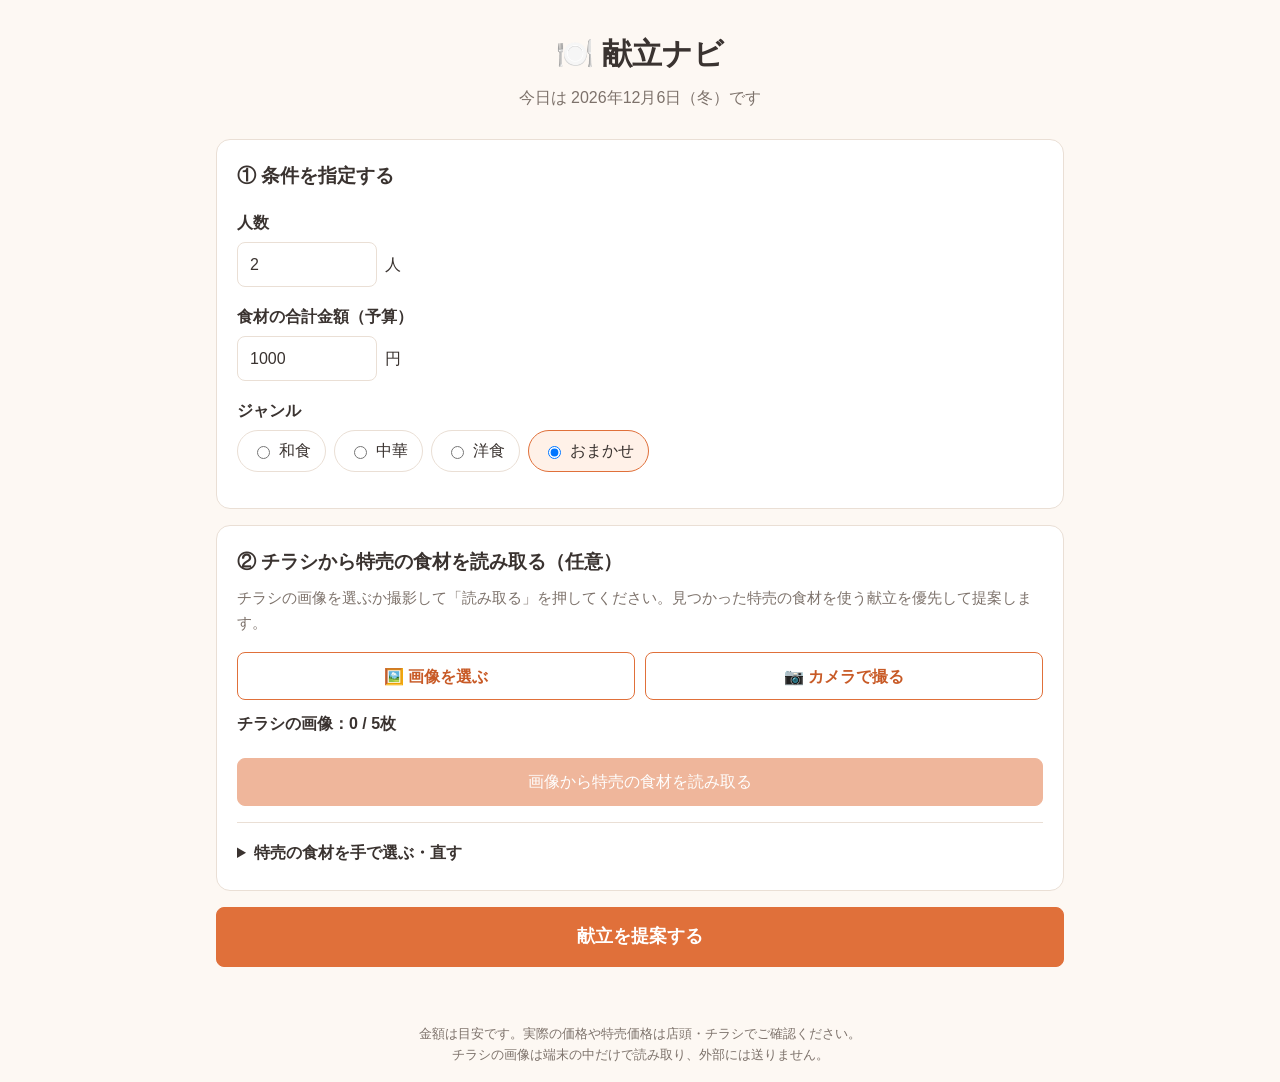
==== index.html @ 4a3da2d0 "Add files via upload" ====
<!DOCTYPE html>
<html lang="ja">
<head>
  <meta charset="UTF-8">
  <meta name="viewport" content="width=device-width, initial-scale=1">
  <meta name="theme-color" content="#e0703a">
  <title>献立ナビ</title>
  <link rel="stylesheet" href="style.css">
</head>
<body>
  <header class="site-header">
    <h1>🍽️ 献立ナビ</h1>
    <p id="today" class="today"></p>
  </header>

  <main>
    <!-- ① 条件の指定 -->
    <section class="card">
      <h2>① 条件を指定する</h2>

      <div class="field">
        <label for="people">人数</label>
        <div class="input-unit">
          <input type="number" id="people" min="1" max="10" value="2" inputmode="numeric">
          <span>人</span>
        </div>
      </div>

      <div class="field">
        <label for="budget">食材の合計金額（予算）</label>
        <div class="input-unit">
          <input type="number" id="budget" min="100" step="100" value="1000" inputmode="numeric">
          <span>円</span>
        </div>
      </div>

      <div class="field">
        <span class="label">ジャンル</span>
        <div class="choices">
          <label class="chip"><input type="radio" name="genre" value="washoku"> 和食</label>
          <label class="chip"><input type="radio" name="genre" value="chuka"> 中華</label>
          <label class="chip"><input type="radio" name="genre" value="yoshoku"> 洋食</label>
          <label class="chip"><input type="radio" name="genre" value="omakase" checked> おまかせ</label>
        </div>
      </div>
    </section>

    <!-- ② 特売の食材 -->
    <section class="card">
      <h2>② チラシから特売の食材を読み取る（任意）</h2>
      <p class="hint">チラシの画像を選ぶか撮影して「読み取る」を押してください。見つかった特売の食材を使う献立を優先して提案します。</p>

      <div class="upload-buttons">
        <input type="file" id="imageInput" accept="image/*" multiple class="visually-hidden">
        <label class="btn upload-btn" for="imageInput">🖼️ 画像を選ぶ</label>
        <input type="file" id="cameraInput" accept="image/*" capture="environment" class="visually-hidden">
        <label class="btn upload-btn" for="cameraInput">📷 カメラで撮る</label>
      </div>
      <p id="imageCount" class="image-count">チラシの画像：0 / 5枚</p>
      <p id="imageStatus" class="status" aria-live="polite"></p>
      <ul id="imageList" class="thumbs"></ul>

      <button type="button" id="ocrBtn" class="btn btn-primary btn-wide" disabled>画像から特売の食材を読み取る</button>
      <div id="ocrProgress" class="ocr-progress" hidden>
        <progress id="ocrBar" max="100" value="0"></progress>
        <p id="ocrProgressText" class="status" aria-live="polite"></p>
      </div>
      <p id="ocrError" class="status error" aria-live="polite"></p>

      <!-- 読み取り結果の確認（読み取り後に表示） -->
      <div id="ocrResult" class="ocr-result" hidden></div>

      <details id="saleDetails" class="sale-details">
        <summary>特売の食材を手で選ぶ・直す</summary>
        <div class="sale-head">
          <span id="saleCount" class="sale-count">特売の食材：未選択</span>
          <button type="button" id="clearSale" class="btn btn-small">選択をすべて解除</button>
        </div>
        <div id="saleList" class="sale-list"></div>
      </details>
    </section>

    <button type="button" id="suggestBtn" class="btn btn-primary btn-large">献立を提案する</button>
    <p id="formError" class="status error" aria-live="polite"></p>
    <!-- 読み取り結果が未確認のまま提案しようとしたときの確認 -->
    <div id="pendingNotice" class="pending-notice" hidden>
      <p>チラシの読み取り結果をまだ反映していません。どうしますか？</p>
      <div class="notice-buttons">
        <button type="button" id="applyAndSuggest" class="btn btn-primary">読み取り結果を反映して提案</button>
        <button type="button" id="suggestWithout" class="btn">反映せずに提案</button>
      </div>
    </div>

    <!-- ③ 提案結果 -->
    <section id="results" class="card" hidden>
      <h2>③ おすすめの献立</h2>
      <p id="resultSummary" class="summary"></p>
      <div id="menuGrid" class="menu-grid"></div>
      <button type="button" id="reshuffleBtn" class="btn">ほかの献立を見る</button>
    </section>

    <!-- ④ レシピ -->
    <section id="recipe" class="card" hidden>
      <button type="button" id="backBtn" class="btn btn-small">← 提案一覧に戻る</button>
      <div id="recipeBody"></div>
    </section>
  </main>

  <footer class="site-footer">
    金額は目安です。実際の価格や特売価格は店頭・チラシでご確認ください。<br>
    チラシの画像は端末の中だけで読み取り、外部には送りません。
  </footer>

  <script src="recipes.js"></script>
  <script src="app.js"></script>
</body>
</html>
---- style.css ----
/* ===== 色の設定（ここを変えるとアプリ全体の色が変わります） =====
   明るい表示の色を :root に、ダークモードの色を下の2つのブロックに書く。
   部品の色はすべてここの名前（--bg など）を使い、色を直接書かない。 */
:root {
  --bg: #fdf8f3;          /* 画面の背景 */
  --card: #ffffff;        /* 白い箱 */
  --surface: #ffffff;     /* ボタン・カード・入力欄の地 */
  --text: #3a3330;
  --muted: #7d726b;
  --border: #eadfd5;
  --accent: #e0703a;
  --accent-dark: #c85a26; /* 白地の上のアクセント文字 */
  --on-accent: #ffffff;   /* アクセント色の上の文字 */
  --tint: #fff1e8;        /* 選択中・押したときの淡いオレンジ */
  --tint-soft: #fffaf6;   /* 確認欄・理由欄の地 */
  --badge-bg: #f3ebe4;
  --ok-bg: #e3f1dc;   --ok-fg: #2f6a20;
  --warn-bg: #fff0c2; --warn-fg: #7a5200;
  --err-bg: #fbe1dd;  --error: #c0392b;
  --shadow: rgba(58, 51, 48, 0.12);
  --washoku: linear-gradient(135deg, #f6e3c5, #e9c99a);
  --chuka: linear-gradient(135deg, #fbd3c9, #f0a08c);
  --yoshoku: linear-gradient(135deg, #d9ead3, #a9d1a0);
}

/* 端末がダークモードのとき（明るい表示を明示的に選んだ場合を除く） */
@media (prefers-color-scheme: dark) {
  :root:not([data-theme="light"]) {
    --bg: #1d1916; --card: #27221e; --surface: #2f2925;
    --text: #efe7e0; --muted: #b3a79e; --border: #463d37;
    --accent: #e8814e; --accent-dark: #f29a6c; --on-accent: #1d1916;
    --tint: #3d2b20; --tint-soft: #2a231e; --badge-bg: #3a322c;
    --ok-bg: #22361d; --ok-fg: #9fd48f;
    --warn-bg: #3b3019; --warn-fg: #f0c873;
    --err-bg: #43231f; --error: #f08a7d;
    --shadow: rgba(0, 0, 0, 0.45);
    --washoku: linear-gradient(135deg, #5a4733, #42341f);
    --chuka: linear-gradient(135deg, #5c3530, #44251f);
    --yoshoku: linear-gradient(135deg, #34452f, #26361f);
    color-scheme: dark;
  }
}
/* ダークモードを明示的に選んだとき（上と同じ色） */
:root[data-theme="dark"] {
  --bg: #1d1916; --card: #27221e; --surface: #2f2925;
  --text: #efe7e0; --muted: #b3a79e; --border: #463d37;
  --accent: #e8814e; --accent-dark: #f29a6c; --on-accent: #1d1916;
  --tint: #3d2b20; --tint-soft: #2a231e; --badge-bg: #3a322c;
  --ok-bg: #22361d; --ok-fg: #9fd48f;
  --warn-bg: #3b3019; --warn-fg: #f0c873;
  --err-bg: #43231f; --error: #f08a7d;
  --shadow: rgba(0, 0, 0, 0.45);
  --washoku: linear-gradient(135deg, #5a4733, #42341f);
  --chuka: linear-gradient(135deg, #5c3530, #44251f);
  --yoshoku: linear-gradient(135deg, #34452f, #26361f);
  color-scheme: dark;
}

* { box-sizing: border-box; }

body {
  margin: 0;
  background: var(--bg);
  color: var(--text);
  font-family: "Hiragino Kaku Gothic ProN", "Yu Gothic UI", "Meiryo", sans-serif;
  line-height: 1.7;
}

main {
  max-width: 880px;
  margin: 0 auto;
  padding: 0 16px 40px;
}

/* ===== ヘッダー・フッター ===== */
.site-header {
  text-align: center;
  padding: 28px 16px 12px;
}
.site-header h1 { margin: 0; font-size: 1.9rem; }
.today { margin: 4px 0 0; color: var(--muted); }

.site-footer {
  text-align: center;
  font-size: 0.8rem;
  color: var(--muted);
  padding: 16px;
}
.site-footer a { color: inherit; }

/* ===== カード（各セクションの白い箱） ===== */
.card {
  background: var(--card);
  border: 1px solid var(--border);
  border-radius: 14px;
  padding: 20px;
  margin: 16px 0;
}
.card h2 { margin: 0 0 16px; font-size: 1.2rem; }

/* ===== 入力欄 ===== */
.field { margin-bottom: 16px; }
.field > label, .label { display: block; font-weight: bold; margin-bottom: 6px; }

input[type="number"], input[type="text"] {
  font: inherit;
  padding: 8px 12px;
  background: var(--surface);
  color: var(--text);
  border: 1px solid var(--border);
  border-radius: 8px;
  width: 100%;
  max-width: 360px;
}
.input-unit { display: flex; align-items: center; gap: 8px; }
.input-unit input { max-width: 140px; }

.choices { display: flex; flex-wrap: wrap; gap: 8px; }
.chip {
  display: inline-flex;
  align-items: center;
  gap: 6px;
  padding: 6px 14px;
  border: 1px solid var(--border);
  border-radius: 999px;
  cursor: pointer;
}
.chip:has(input:checked) { border-color: var(--accent); background: var(--tint); }

/* ===== ボタン ===== */
.btn {
  font: inherit;
  padding: 8px 18px;
  border: 1px solid var(--accent);
  border-radius: 8px;
  background: var(--surface);
  color: var(--accent-dark);
  cursor: pointer;
}
.btn:hover { background: var(--tint); }
.btn:disabled { opacity: 0.5; cursor: wait; }
.btn:focus-visible, .chip:focus-within, .menu-card:focus-visible, .thumb-remove:focus-visible { outline: 2px solid var(--accent); outline-offset: 2px; }
.menu-card { color: var(--text); }
@media (prefers-reduced-motion: reduce) {
  .menu-card { transition: none; }
  .menu-card:hover { transform: none; }
}
.btn-primary { background: var(--accent); color: var(--on-accent); }
.btn-primary:hover { background: var(--accent-dark); }
.btn-large { display: block; width: 100%; padding: 14px; font-size: 1.1rem; font-weight: bold; }
.btn-small { padding: 4px 12px; font-size: 0.9rem; }

.status { color: var(--muted); margin: 8px 0 0; }
.status.error { color: var(--error); }
.status a { color: var(--accent-dark); font-weight: bold; }
.status:empty { display: none; }

/* ===== チラシ画像の読み取り ===== */
.hint { color: var(--muted); margin: -8px 0 16px; font-size: 0.92rem; }
.visually-hidden {
  position: absolute;
  width: 1px;
  height: 1px;
  overflow: hidden;
  clip: rect(0 0 0 0);
  white-space: nowrap;
}
.upload-buttons { display: flex; gap: 10px; flex-wrap: wrap; }
.upload-btn {
  flex: 1 1 140px;
  display: inline-flex;
  align-items: center;
  justify-content: center;
  min-height: 48px;
  font-weight: bold;
}
.upload-btn.disabled { opacity: 0.45; pointer-events: none; }
/* キーボード操作でもどのボタンにいるか分かるように */
.upload-buttons input:focus-visible + .upload-btn { outline: 2px solid var(--accent); outline-offset: 2px; }
.image-count { margin: 10px 0 0; font-weight: bold; }

.thumbs { list-style: none; padding: 0; margin: 8px 0 12px; display: grid; gap: 8px; }
.thumbs li {
  display: flex;
  align-items: center;
  gap: 10px;
  padding: 6px;
  border: 1px solid var(--border);
  border-radius: 10px;
}
.thumbs img { width: 64px; height: 64px; object-fit: cover; border-radius: 6px; flex-shrink: 0; }
.thumb-name { flex: 1; font-size: 0.9rem; overflow-wrap: anywhere; }
.thumb-remove {
  font: inherit;
  width: 44px;
  height: 44px;
  flex-shrink: 0;
  border: 1px solid var(--border);
  border-radius: 50%;
  background: var(--surface);
  color: var(--muted);
  cursor: pointer;
}
.thumb-remove:hover { color: var(--error); border-color: var(--error); }

.btn-wide { display: block; width: 100%; min-height: 48px; margin-top: 4px; }
.ocr-progress { margin-top: 12px; }
.ocr-progress progress { width: 100%; height: 14px; accent-color: var(--accent); }

.ocr-result {
  margin-top: 16px;
  padding: 14px 16px;
  border: 2px solid var(--accent);
  border-radius: 12px;
  background: var(--tint-soft);
}
.ocr-result h3 { margin: 0 0 10px; font-size: 1.05rem; }
.accuracy { border-radius: 8px; padding: 8px 12px; margin-bottom: 8px; }
.accuracy p { margin: 2px 0; }
.accuracy-main { font-weight: bold; font-size: 1.05rem; }
.accuracy.level-good { background: var(--ok-bg); color: var(--ok-fg); }
.accuracy.level-fair { background: var(--warn-bg); color: var(--warn-fg); }
.accuracy.level-low  { background: var(--err-bg); color: var(--error); }
.per-image { margin: 0 0 10px; padding-left: 1.2em; font-size: 0.88rem; color: var(--muted); }
.ocr-checks { background: var(--surface); border: 1px dashed var(--border); border-radius: 8px; padding: 8px 12px; margin-bottom: 10px; }
.ocr-checks-title { margin: 0 0 4px; font-weight: bold; }
.ocr-checks ul { margin: 0; padding-left: 1.2em; font-size: 0.9rem; }
.found-title { font-weight: bold; margin: 10px 0 6px; }
.found-list { list-style: none; padding: 0; margin: 0 0 12px; }
.found-list li { padding: 8px 4px; border-bottom: 1px solid var(--border); }
.found-list label { display: flex; align-items: center; gap: 8px; font-weight: bold; min-height: 32px; cursor: pointer; }
.found-list input { width: 22px; height: 22px; }
.evidence { display: block; color: var(--muted); font-size: 0.82rem; overflow-wrap: anywhere; margin-left: 30px; }
.notice-buttons { display: flex; gap: 10px; flex-wrap: wrap; }
.notice-buttons .btn { flex: 1 1 200px; min-height: 48px; }
.ocr-applied { margin: 0; font-weight: bold; color: var(--ok-fg); }

.pending-notice {
  margin: 12px 0;
  padding: 12px 16px;
  border: 2px solid var(--accent);
  border-radius: 12px;
  background: var(--tint);
}
.pending-notice p { margin: 0 0 8px; font-weight: bold; }

.sale-details { margin-top: 16px; border-top: 1px solid var(--border); padding-top: 12px; }
.sale-details summary { cursor: pointer; font-weight: bold; min-height: 32px; padding: 4px 0; }
.sale-details[open] summary { margin-bottom: 10px; }

/* ===== 特売の食材（手で選ぶ） ===== */
.sale-head {
  display: flex;
  align-items: center;
  justify-content: space-between;
  gap: 8px;
  flex-wrap: wrap;
  margin-bottom: 8px;
}
.sale-count { font-weight: bold; }
.sale-group { margin-bottom: 10px; }
.sale-group-title { margin: 0 0 4px; font-size: 0.85rem; color: var(--muted); }
.sale-list .chip { padding: 4px 12px; font-size: 0.92rem; }
.sale-list small { color: var(--muted); }

/* ===== 提案結果 ===== */
.summary { color: var(--muted); margin-top: -8px; }

.menu-grid {
  display: grid;
  grid-template-columns: repeat(auto-fill, minmax(150px, 1fr));
  gap: 12px;
  margin-bottom: 16px;
}
.menu-card {
  font: inherit;
  text-align: left;
  padding: 0;
  border: 1px solid var(--border);
  border-radius: 12px;
  background: var(--surface);
  overflow: hidden;
  cursor: pointer;
  transition: transform 0.15s, box-shadow 0.15s;
}
.menu-card:hover { transform: translateY(-3px); box-shadow: 0 6px 16px var(--shadow); }
.menu-card-body { padding: 10px 12px; }
.menu-card-name { font-weight: bold; margin: 0 0 4px; }
.menu-card-meta { font-size: 0.85rem; color: var(--muted); margin: 0; }

/* 料理のイラスト（画像の代わり） */
.dish-img {
  display: flex;
  align-items: center;
  justify-content: center;
  aspect-ratio: 4 / 3;
  font-size: 3.5rem;
}
.dish-img.large { font-size: 6rem; border-radius: 12px; aspect-ratio: 16 / 7; margin: 12px 0; }
.dish-img.washoku { background: var(--washoku); }
.dish-img.chuka { background: var(--chuka); }
.dish-img.yoshoku { background: var(--yoshoku); }

/* おすすめの理由 */
.reasons {
  list-style: none;
  margin: 6px 0 0;
  padding: 6px 0 0;
  border-top: 1px dashed var(--border);
  font-size: 0.8rem;
  line-height: 1.6;
}
.reason-box {
  background: var(--tint-soft);
  border: 1px solid var(--border);
  border-radius: 10px;
  padding: 10px 16px;
  margin: 12px 0 4px;
}
.reason-box h3 { margin: 0 0 4px; font-size: 1rem; }
.reasons-long { list-style: none; margin: 0; padding: 0; }
.reasons-long li { margin: 4px 0; }

.badge {
  display: inline-block;
  font-size: 0.75rem;
  padding: 0 8px;
  border-radius: 999px;
  margin-right: 4px;
  background: var(--badge-bg);
}
.badge.season { background: var(--ok-bg); color: var(--ok-fg); }
.badge.over { background: var(--err-bg); color: var(--error); }
.badge.sale { background: var(--warn-bg); color: var(--warn-fg); }

/* ===== レシピ詳細 ===== */
.recipe-title { margin: 8px 0 4px; font-size: 1.5rem; }
.recipe-cols { display: grid; grid-template-columns: 1fr 1.6fr; gap: 24px; }
.ingredients { list-style: none; padding: 0; margin: 0; }
.ingredients li {
  display: flex;
  justify-content: space-between;
  gap: 8px;
  padding: 4px 0;
  border-bottom: 1px dotted var(--border);
}
.steps { padding-left: 1.4em; margin: 0; }
.steps li { margin-bottom: 10px; }

@media (max-width: 640px) {
  .recipe-cols { grid-template-columns: 1fr; }
  main { padding: 0 16px 32px; }
  .card { padding: 16px; }
  .site-header { padding: 20px 12px 8px; }
  .site-header h1 { font-size: 1.6rem; }
  /* 指で押しやすい大きさにする */
  .btn { min-height: 44px; }
  .chip { min-height: 40px; }
  .chip input { width: 18px; height: 18px; }
  .menu-grid { grid-template-columns: repeat(2, 1fr); }
}

/* スマホで入力欄を押したときに画面が勝手に拡大されないよう、文字は16px以上にする */
input[type="number"], input[type="text"] { font-size: 16px; }
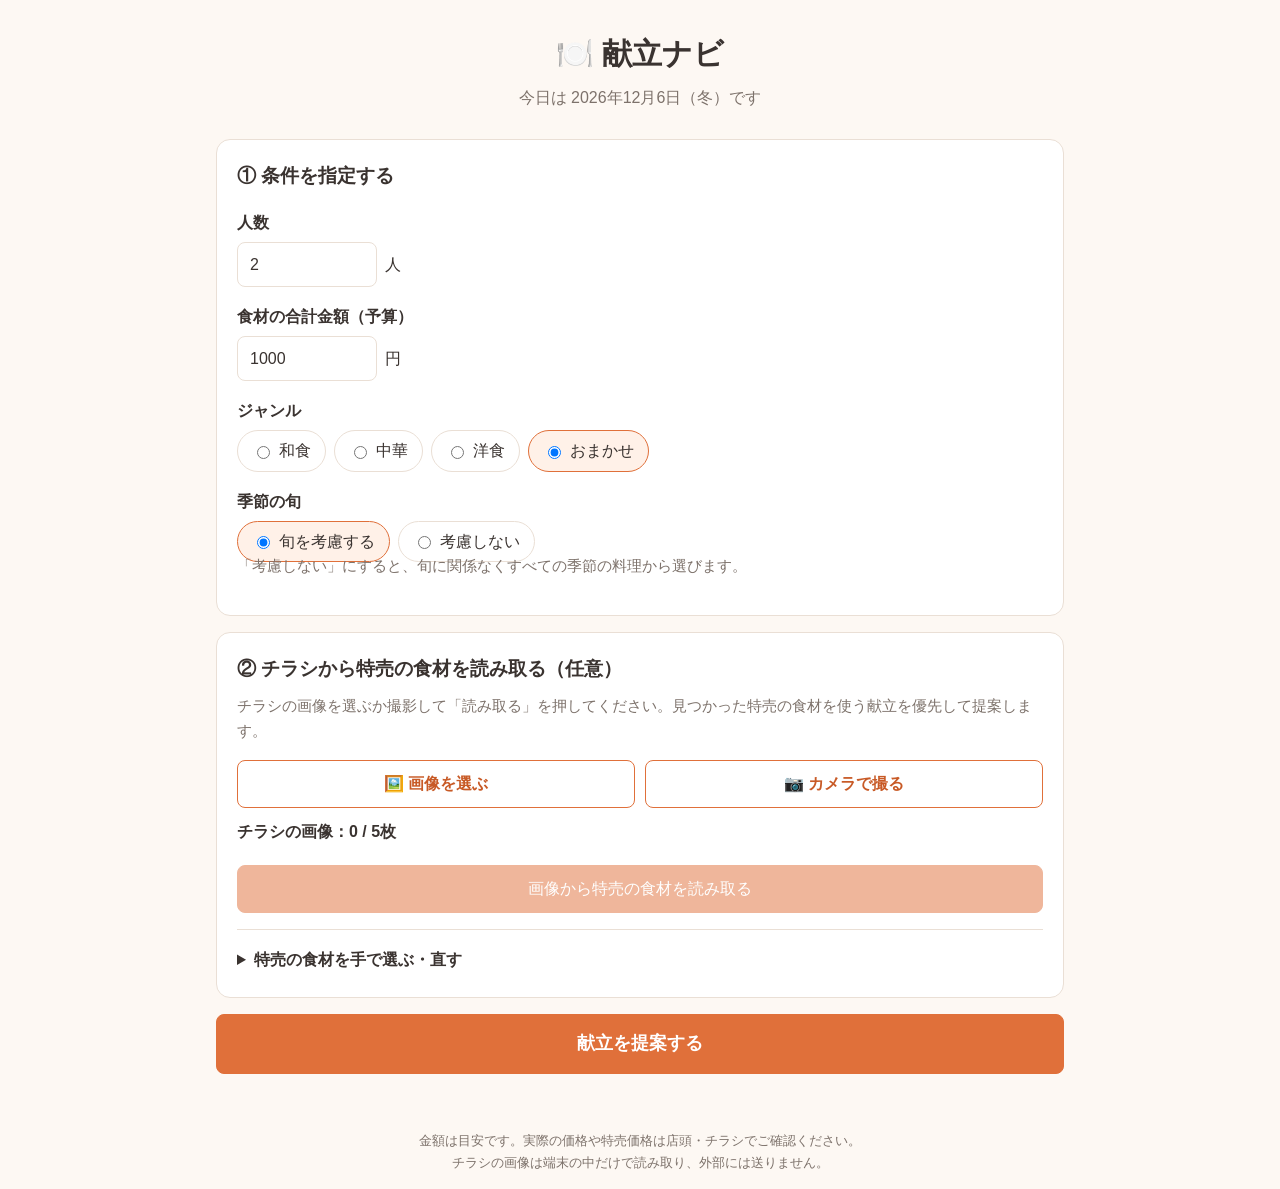
==== commit 0949146b: "レシピを500品に増やし（和食167・中華166・洋食167）、条件に「季節の旬（考慮する／しない）」を追加 Co-Authored-By: Claude Opus 5.5 <noreply@anth" ====
--- a/index.html
+++ b/index.html
@@ -42,6 +42,15 @@
           <label class="chip"><input type="radio" name="genre" value="yoshoku"> 洋食</label>
           <label class="chip"><input type="radio" name="genre" value="omakase" checked> おまかせ</label>
         </div>
+      </div>
+
+      <div class="field">
+        <span class="label">季節の旬</span>
+        <div class="choices">
+          <label class="chip"><input type="radio" name="seasonMode" value="on" checked> 旬を考慮する</label>
+          <label class="chip"><input type="radio" name="seasonMode" value="off"> 考慮しない</label>
+        </div>
+        <p class="hint">「考慮しない」にすると、旬に関係なくすべての季節の料理から選びます。</p>
       </div>
     </section>
 
